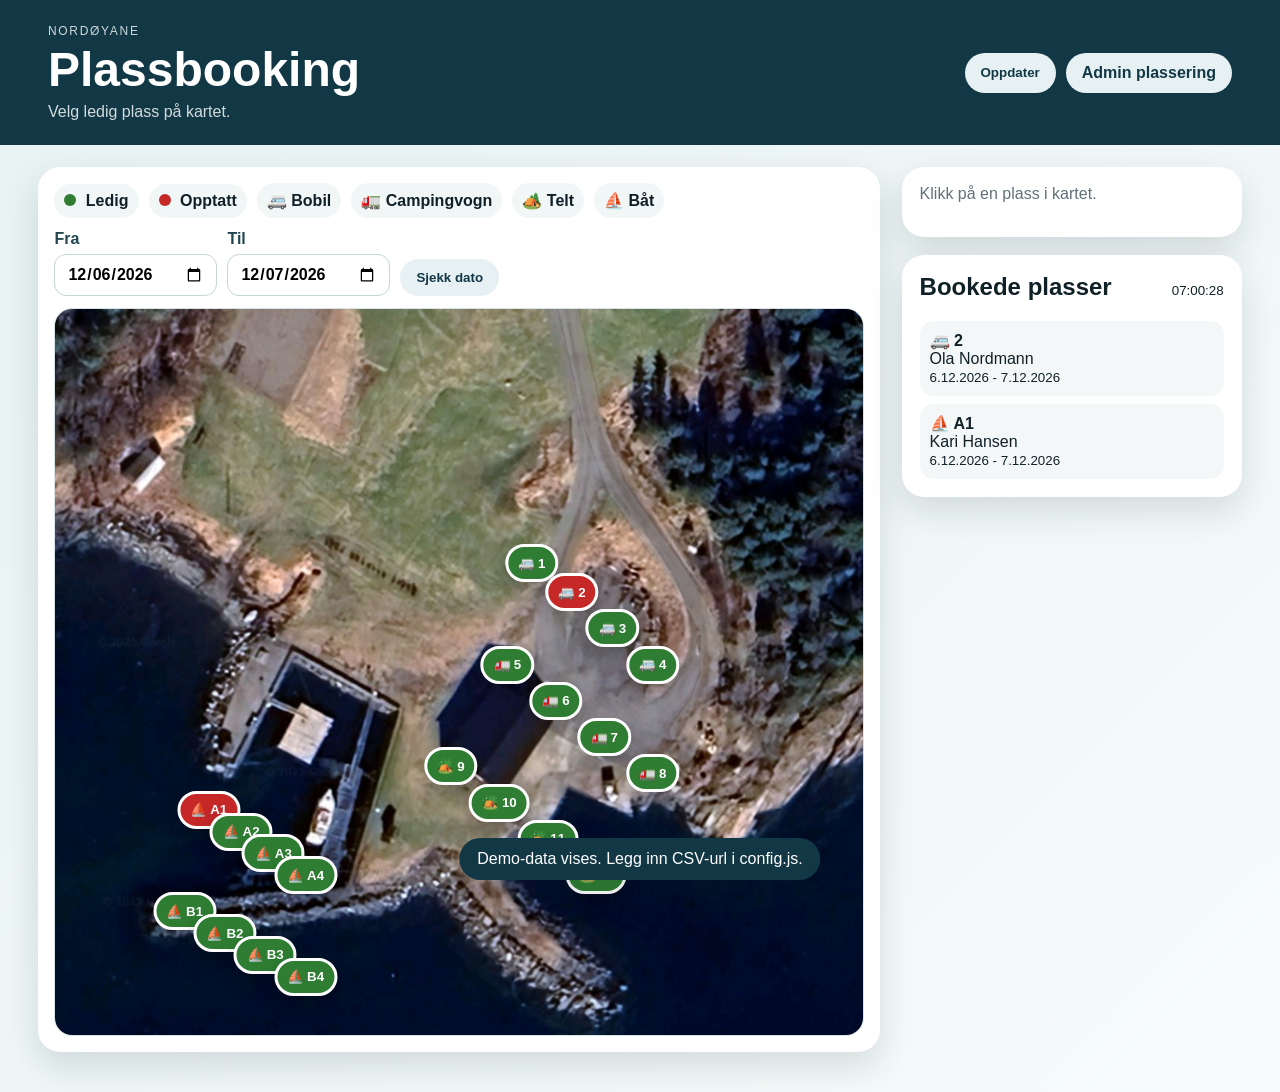
==== index.html @ 28904aaa "nytt" ====
<!DOCTYPE html>
<html lang="no">
<head>
  <meta charset="UTF-8" />
  <meta name="viewport" content="width=device-width, initial-scale=1.0" />
  <title>Plassbooking</title>
  <link rel="stylesheet" href="style.css" />
</head>
<body>
  <header class="site-header">
    <div>
      <p class="eyebrow">Nordøyane</p>
      <h1>Plassbooking</h1>
      <p class="subtitle">Velg ledig plass på kartet.</p>
    </div>

    <div class="header-actions">
      <button id="refreshButton" class="ghost-button" type="button">Oppdater</button>
      <a class="ghost-button" href="admin.html">Admin plassering</a>
    </div>
  </header>

  <main class="layout">
    <section class="map-card">
      <div class="legend">
        <span><i class="dot available-dot"></i> Ledig</span>
        <span><i class="dot booked-dot"></i> Opptatt</span>
        <span>🚐 Bobil</span>
        <span>🚛 Campingvogn</span>
        <span>🏕️ Telt</span>
        <span>⛵ Båt</span>
      </div>

      <div class="map-toolbar">
        <label>
          Fra
          <input id="fromDate" type="date" />
        </label>
        <label>
          Til
          <input id="toDate" type="date" />
        </label>
        <button id="checkDatesButton" type="button">Sjekk dato</button>
      </div>

      <div id="map" class="map">
        <img src="images/plasskart.png" alt="Plasskart" />
        <div id="spotsLayer"></div>
      </div>
    </section>

    <aside class="side-panel">
      <section id="placeCard" class="place-card">
        <p class="muted">Klikk på en plass i kartet.</p>
      </section>

      <section class="booked-card">
        <div class="section-title">
          <h2>Bookede plasser</h2>
          <small id="lastUpdated">Ikke oppdatert</small>
        </div>
        <ul id="bookedList" class="booked-list"></ul>
      </section>
    </aside>
  </main>

  <dialog id="bookingDialog" class="dialog">
    <form id="bookingForm" method="dialog">
      <h2 id="dialogTitle">Book plass</h2>
      <input type="hidden" id="bookingPlaceId" name="placeId" />

      <label>
        Navn
        <input id="customerName" name="name" type="text" autocomplete="name" required />
      </label>

      <label>
        Telefon / e-post
        <input id="customerContact" name="contact" type="text" autocomplete="email" />
      </label>

      <label>
        Fra
        <input id="bookingFrom" name="from" type="date" required />
      </label>

      <label>
        Til
        <input id="bookingTo" name="to" type="date" required />
      </label>

      <p id="dialogMessage" class="form-message"></p>

      <div class="dialog-actions">
        <button type="button" class="ghost-button" id="cancelBooking">Avbryt</button>
        <button type="submit" class="primary-button">Send booking</button>
      </div>
    </form>
  </dialog>

  <div id="toast" class="toast hidden"></div>

  <script src="config.js"></script>
  <script src="places.js"></script>
  <script src="script.js"></script>
</body>
</html>
---- style.css ----
* { box-sizing: border-box; }

:root {
  --bg: #eef5f6;
  --card: #ffffff;
  --text: #102027;
  --muted: #607178;
  --green: #2e7d32;
  --red: #c62828;
  --blue: #0f5062;
  --shadow: 0 14px 35px rgba(12, 42, 51, .14);
  --radius: 22px;
}

body {
  margin: 0;
  font-family: Arial, Helvetica, sans-serif;
  color: var(--text);
  background: linear-gradient(135deg, #e7f2f3, #f7fbfb);
}

.site-header {
  display: flex;
  justify-content: space-between;
  gap: 16px;
  align-items: center;
  padding: 24px clamp(16px, 4vw, 48px);
  background: #123846;
  color: white;
}

.eyebrow {
  margin: 0 0 4px;
  text-transform: uppercase;
  letter-spacing: .14em;
  font-size: .75rem;
  opacity: .8;
}

h1, h2, h3, p { margin-top: 0; }

.site-header h1 {
  margin: 0;
  font-size: clamp(1.8rem, 4vw, 3rem);
}

.subtitle { margin: 6px 0 0; opacity: .82; }

.header-actions {
  display: flex;
  flex-wrap: wrap;
  gap: 10px;
}

.layout {
  display: grid;
  grid-template-columns: minmax(0, 1fr) 340px;
  gap: 22px;
  padding: 22px clamp(12px, 3vw, 40px) 40px;
}

.map-card,
.place-card,
.booked-card {
  background: var(--card);
  border-radius: var(--radius);
  box-shadow: var(--shadow);
}

.map-card { padding: 16px; }

.legend {
  display: flex;
  flex-wrap: wrap;
  gap: 10px;
  align-items: center;
  margin-bottom: 12px;
  font-weight: 700;
}

.legend span {
  background: #f1f6f7;
  padding: 8px 10px;
  border-radius: 999px;
}

.dot {
  display: inline-block;
  width: 12px;
  height: 12px;
  border-radius: 999px;
  margin-right: 5px;
}

.available-dot { background: var(--green); }
.booked-dot { background: var(--red); }

.map-toolbar {
  display: flex;
  flex-wrap: wrap;
  gap: 10px;
  margin-bottom: 12px;
  align-items: end;
}

label {
  display: grid;
  gap: 6px;
  font-weight: 700;
  color: #214650;
}

input, select {
  width: 100%;
  padding: 10px 12px;
  border: 1px solid #c6d5d8;
  border-radius: 12px;
  font: inherit;
}

button,
.ghost-button {
  border: 0;
  border-radius: 999px;
  padding: 11px 16px;
  cursor: pointer;
  font-weight: 800;
  text-decoration: none;
  display: inline-flex;
  align-items: center;
  justify-content: center;
}

.primary-button {
  background: var(--blue);
  color: white;
}

.ghost-button,
#checkDatesButton {
  background: #e7f0f2;
  color: #123846;
}

.map {
  position: relative;
  overflow: hidden;
  border-radius: 18px;
  background: #d7e1e3;
  border: 1px solid #d7e3e6;
}

.map img {
  width: 100%;
  display: block;
  user-select: none;
}

#spotsLayer {
  position: absolute;
  inset: 0;
}

.spot {
  position: absolute;
  left: var(--x);
  top: var(--y);
  transform: translate(-50%, -50%);
  min-width: 52px;
  height: 38px;
  padding: 0 10px;
  border-radius: 999px;
  color: white;
  border: 3px solid white;
  box-shadow: 0 8px 18px rgba(0,0,0,.28);
  display: inline-flex;
  align-items: center;
  justify-content: center;
  gap: 3px;
  font-weight: 900;
  cursor: pointer;
  transition: transform .12s, box-shadow .12s;
  z-index: 2;
}

.spot:hover {
  transform: translate(-50%, -50%) scale(1.08);
  box-shadow: 0 10px 24px rgba(0,0,0,.35);
}

.spot.available { background: var(--green); }
.spot.booked { background: var(--red); }

.side-panel {
  display: grid;
  align-content: start;
  gap: 18px;
}

.place-card,
.booked-card {
  padding: 18px;
}

.place-card h2 {
  display: flex;
  align-items: center;
  gap: 8px;
  margin-bottom: 8px;
}

.status-pill {
  display: inline-flex;
  border-radius: 999px;
  padding: 8px 12px;
  color: white;
  font-weight: 900;
  margin-bottom: 12px;
}

.status-pill.available { background: var(--green); }
.status-pill.booked { background: var(--red); }

.muted { color: var(--muted); }

.booking-meta {
  display: grid;
  gap: 8px;
  margin: 14px 0;
}

.booking-meta div {
  background: #f3f7f8;
  padding: 10px;
  border-radius: 14px;
}

.section-title {
  display: flex;
  justify-content: space-between;
  gap: 10px;
  align-items: baseline;
}

.booked-list {
  list-style: none;
  padding: 0;
  margin: 0;
  display: grid;
  gap: 8px;
}

.booked-list li {
  padding: 10px;
  border-radius: 14px;
  background: #f3f7f8;
}

.dialog {
  border: 0;
  border-radius: 24px;
  padding: 0;
  box-shadow: 0 24px 60px rgba(0,0,0,.35);
  width: min(440px, calc(100vw - 24px));
}

.dialog::backdrop { background: rgba(0,0,0,.45); }

.dialog form {
  padding: 22px;
  display: grid;
  gap: 14px;
}

.dialog-actions {
  display: flex;
  justify-content: flex-end;
  gap: 10px;
}

.form-message {
  margin: 0;
  font-weight: 700;
  color: var(--red);
}

.toast {
  position: fixed;
  left: 50%;
  bottom: 20px;
  transform: translateX(-50%);
  background: #123846;
  color: white;
  padding: 12px 18px;
  border-radius: 999px;
  box-shadow: var(--shadow);
  z-index: 20;
}

.hidden { display: none; }

@media (max-width: 920px) {
  .layout { grid-template-columns: 1fr; }
  .side-panel { grid-template-columns: 1fr; }
  #info { position: static; }
}

@media (max-width: 560px) {
  .site-header { align-items: flex-start; flex-direction: column; }
  .spot { min-width: 44px; height: 32px; font-size: .85rem; border-width: 2px; }
  .layout { padding-inline: 10px; }
}
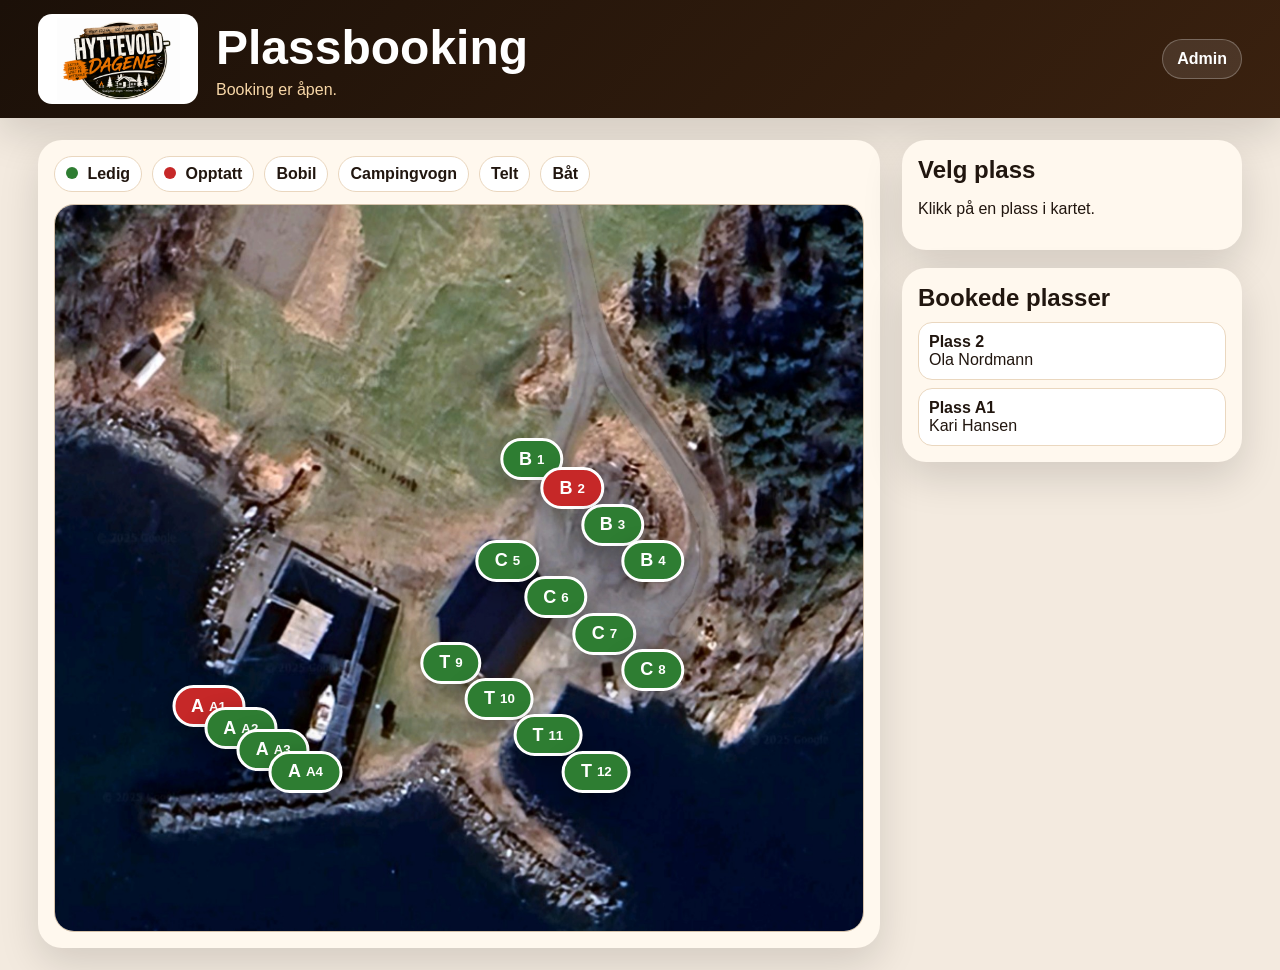
==== commit 4fa8e992: "nyheter" ====
--- a/index.html
+++ b/index.html
@@ -1,107 +1 @@
-<!DOCTYPE html>
-<html lang="no">
-<head>
-  <meta charset="UTF-8" />
-  <meta name="viewport" content="width=device-width, initial-scale=1.0" />
-  <title>Plassbooking</title>
-  <link rel="stylesheet" href="style.css" />
-</head>
-<body>
-  <header class="site-header">
-    <div>
-      <p class="eyebrow">Nordøyane</p>
-      <h1>Plassbooking</h1>
-      <p class="subtitle">Velg ledig plass på kartet.</p>
-    </div>
-
-    <div class="header-actions">
-      <button id="refreshButton" class="ghost-button" type="button">Oppdater</button>
-      <a class="ghost-button" href="admin.html">Admin plassering</a>
-    </div>
-  </header>
-
-  <main class="layout">
-    <section class="map-card">
-      <div class="legend">
-        <span><i class="dot available-dot"></i> Ledig</span>
-        <span><i class="dot booked-dot"></i> Opptatt</span>
-        <span>🚐 Bobil</span>
-        <span>🚛 Campingvogn</span>
-        <span>🏕️ Telt</span>
-        <span>⛵ Båt</span>
-      </div>
-
-      <div class="map-toolbar">
-        <label>
-          Fra
-          <input id="fromDate" type="date" />
-        </label>
-        <label>
-          Til
-          <input id="toDate" type="date" />
-        </label>
-        <button id="checkDatesButton" type="button">Sjekk dato</button>
-      </div>
-
-      <div id="map" class="map">
-        <img src="images/plasskart.png" alt="Plasskart" />
-        <div id="spotsLayer"></div>
-      </div>
-    </section>
-
-    <aside class="side-panel">
-      <section id="placeCard" class="place-card">
-        <p class="muted">Klikk på en plass i kartet.</p>
-      </section>
-
-      <section class="booked-card">
-        <div class="section-title">
-          <h2>Bookede plasser</h2>
-          <small id="lastUpdated">Ikke oppdatert</small>
-        </div>
-        <ul id="bookedList" class="booked-list"></ul>
-      </section>
-    </aside>
-  </main>
-
-  <dialog id="bookingDialog" class="dialog">
-    <form id="bookingForm" method="dialog">
-      <h2 id="dialogTitle">Book plass</h2>
-      <input type="hidden" id="bookingPlaceId" name="placeId" />
-
-      <label>
-        Navn
-        <input id="customerName" name="name" type="text" autocomplete="name" required />
-      </label>
-
-      <label>
-        Telefon / e-post
-        <input id="customerContact" name="contact" type="text" autocomplete="email" />
-      </label>
-
-      <label>
-        Fra
-        <input id="bookingFrom" name="from" type="date" required />
-      </label>
-
-      <label>
-        Til
-        <input id="bookingTo" name="to" type="date" required />
-      </label>
-
-      <p id="dialogMessage" class="form-message"></p>
-
-      <div class="dialog-actions">
-        <button type="button" class="ghost-button" id="cancelBooking">Avbryt</button>
-        <button type="submit" class="primary-button">Send booking</button>
-      </div>
-    </form>
-  </dialog>
-
-  <div id="toast" class="toast hidden"></div>
-
-  <script src="config.js"></script>
-  <script src="places.js"></script>
-  <script src="script.js"></script>
-</body>
-</html>
+<!DOCTYPE html><html lang="no"><head><meta charset="UTF-8"><meta name="viewport" content="width=device-width, initial-scale=1.0"><title>Hyttevold-dagene Booking</title><link rel="stylesheet" href="style.css"></head><body><header class="topbar"><img src="images/logo.png" alt="Hyttevold-dagene" class="logo"><div><h1>Plassbooking</h1><p id="bookingStatusText">Velg en ledig plass på kartet.</p></div><a href="admin.html" class="admin-link">Admin</a></header><main class="layout"><section class="map-card"><div class="legend"><span><i class="dot ledig"></i> Ledig</span><span><i class="dot opptatt"></i> Opptatt</span><span>Bobil</span><span>Campingvogn</span><span>Telt</span><span>Båt</span></div><div id="map" class="map"><img src="images/plasskart.png" alt="Plasskart"><div id="spotsLayer"></div></div></section><aside class="side"><section id="placeCard" class="card"><h2>Velg plass</h2><p>Klikk på en plass i kartet.</p></section><section class="card"><h2>Bookede plasser</h2><ul id="bookingList" class="booking-list"></ul></section></aside></main><dialog id="bookingDialog"><form id="bookingForm"><h2 id="dialogTitle">Book plass</h2><input type="hidden" id="placeId" name="placeId"><label>Navn<input type="text" id="name" name="name" required autocomplete="name"></label><p id="formMessage"></p><div class="dialog-actions"><button type="button" id="cancelButton" class="secondary">Avbryt</button><button type="submit" class="primary">Book plass</button></div></form></dialog><div id="toast" class="toast hidden"></div><script src="config.js"></script><script src="places.js"></script><script src="script.js"></script></body></html>
--- a/style.css
+++ b/style.css
@@ -1,312 +1 @@
-* { box-sizing: border-box; }
-
-:root {
-  --bg: #eef5f6;
-  --card: #ffffff;
-  --text: #102027;
-  --muted: #607178;
-  --green: #2e7d32;
-  --red: #c62828;
-  --blue: #0f5062;
-  --shadow: 0 14px 35px rgba(12, 42, 51, .14);
-  --radius: 22px;
-}
-
-body {
-  margin: 0;
-  font-family: Arial, Helvetica, sans-serif;
-  color: var(--text);
-  background: linear-gradient(135deg, #e7f2f3, #f7fbfb);
-}
-
-.site-header {
-  display: flex;
-  justify-content: space-between;
-  gap: 16px;
-  align-items: center;
-  padding: 24px clamp(16px, 4vw, 48px);
-  background: #123846;
-  color: white;
-}
-
-.eyebrow {
-  margin: 0 0 4px;
-  text-transform: uppercase;
-  letter-spacing: .14em;
-  font-size: .75rem;
-  opacity: .8;
-}
-
-h1, h2, h3, p { margin-top: 0; }
-
-.site-header h1 {
-  margin: 0;
-  font-size: clamp(1.8rem, 4vw, 3rem);
-}
-
-.subtitle { margin: 6px 0 0; opacity: .82; }
-
-.header-actions {
-  display: flex;
-  flex-wrap: wrap;
-  gap: 10px;
-}
-
-.layout {
-  display: grid;
-  grid-template-columns: minmax(0, 1fr) 340px;
-  gap: 22px;
-  padding: 22px clamp(12px, 3vw, 40px) 40px;
-}
-
-.map-card,
-.place-card,
-.booked-card {
-  background: var(--card);
-  border-radius: var(--radius);
-  box-shadow: var(--shadow);
-}
-
-.map-card { padding: 16px; }
-
-.legend {
-  display: flex;
-  flex-wrap: wrap;
-  gap: 10px;
-  align-items: center;
-  margin-bottom: 12px;
-  font-weight: 700;
-}
-
-.legend span {
-  background: #f1f6f7;
-  padding: 8px 10px;
-  border-radius: 999px;
-}
-
-.dot {
-  display: inline-block;
-  width: 12px;
-  height: 12px;
-  border-radius: 999px;
-  margin-right: 5px;
-}
-
-.available-dot { background: var(--green); }
-.booked-dot { background: var(--red); }
-
-.map-toolbar {
-  display: flex;
-  flex-wrap: wrap;
-  gap: 10px;
-  margin-bottom: 12px;
-  align-items: end;
-}
-
-label {
-  display: grid;
-  gap: 6px;
-  font-weight: 700;
-  color: #214650;
-}
-
-input, select {
-  width: 100%;
-  padding: 10px 12px;
-  border: 1px solid #c6d5d8;
-  border-radius: 12px;
-  font: inherit;
-}
-
-button,
-.ghost-button {
-  border: 0;
-  border-radius: 999px;
-  padding: 11px 16px;
-  cursor: pointer;
-  font-weight: 800;
-  text-decoration: none;
-  display: inline-flex;
-  align-items: center;
-  justify-content: center;
-}
-
-.primary-button {
-  background: var(--blue);
-  color: white;
-}
-
-.ghost-button,
-#checkDatesButton {
-  background: #e7f0f2;
-  color: #123846;
-}
-
-.map {
-  position: relative;
-  overflow: hidden;
-  border-radius: 18px;
-  background: #d7e1e3;
-  border: 1px solid #d7e3e6;
-}
-
-.map img {
-  width: 100%;
-  display: block;
-  user-select: none;
-}
-
-#spotsLayer {
-  position: absolute;
-  inset: 0;
-}
-
-.spot {
-  position: absolute;
-  left: var(--x);
-  top: var(--y);
-  transform: translate(-50%, -50%);
-  min-width: 52px;
-  height: 38px;
-  padding: 0 10px;
-  border-radius: 999px;
-  color: white;
-  border: 3px solid white;
-  box-shadow: 0 8px 18px rgba(0,0,0,.28);
-  display: inline-flex;
-  align-items: center;
-  justify-content: center;
-  gap: 3px;
-  font-weight: 900;
-  cursor: pointer;
-  transition: transform .12s, box-shadow .12s;
-  z-index: 2;
-}
-
-.spot:hover {
-  transform: translate(-50%, -50%) scale(1.08);
-  box-shadow: 0 10px 24px rgba(0,0,0,.35);
-}
-
-.spot.available { background: var(--green); }
-.spot.booked { background: var(--red); }
-
-.side-panel {
-  display: grid;
-  align-content: start;
-  gap: 18px;
-}
-
-.place-card,
-.booked-card {
-  padding: 18px;
-}
-
-.place-card h2 {
-  display: flex;
-  align-items: center;
-  gap: 8px;
-  margin-bottom: 8px;
-}
-
-.status-pill {
-  display: inline-flex;
-  border-radius: 999px;
-  padding: 8px 12px;
-  color: white;
-  font-weight: 900;
-  margin-bottom: 12px;
-}
-
-.status-pill.available { background: var(--green); }
-.status-pill.booked { background: var(--red); }
-
-.muted { color: var(--muted); }
-
-.booking-meta {
-  display: grid;
-  gap: 8px;
-  margin: 14px 0;
-}
-
-.booking-meta div {
-  background: #f3f7f8;
-  padding: 10px;
-  border-radius: 14px;
-}
-
-.section-title {
-  display: flex;
-  justify-content: space-between;
-  gap: 10px;
-  align-items: baseline;
-}
-
-.booked-list {
-  list-style: none;
-  padding: 0;
-  margin: 0;
-  display: grid;
-  gap: 8px;
-}
-
-.booked-list li {
-  padding: 10px;
-  border-radius: 14px;
-  background: #f3f7f8;
-}
-
-.dialog {
-  border: 0;
-  border-radius: 24px;
-  padding: 0;
-  box-shadow: 0 24px 60px rgba(0,0,0,.35);
-  width: min(440px, calc(100vw - 24px));
-}
-
-.dialog::backdrop { background: rgba(0,0,0,.45); }
-
-.dialog form {
-  padding: 22px;
-  display: grid;
-  gap: 14px;
-}
-
-.dialog-actions {
-  display: flex;
-  justify-content: flex-end;
-  gap: 10px;
-}
-
-.form-message {
-  margin: 0;
-  font-weight: 700;
-  color: var(--red);
-}
-
-.toast {
-  position: fixed;
-  left: 50%;
-  bottom: 20px;
-  transform: translateX(-50%);
-  background: #123846;
-  color: white;
-  padding: 12px 18px;
-  border-radius: 999px;
-  box-shadow: var(--shadow);
-  z-index: 20;
-}
-
-.hidden { display: none; }
-
-@media (max-width: 920px) {
-  .layout { grid-template-columns: 1fr; }
-  .side-panel { grid-template-columns: 1fr; }
-  #info { position: static; }
-}
-
-@media (max-width: 560px) {
-  .site-header { align-items: flex-start; flex-direction: column; }
-  .spot { min-width: 44px; height: 32px; font-size: .85rem; border-width: 2px; }
-  .layout { padding-inline: 10px; }
-}
+*{box-sizing:border-box}:root{--dark:#18110b;--orange:#f28a00;--cream:#fff8ee;--green:#2e7d32;--red:#c62828;--shadow:0 16px 40px #0002}body{margin:0;font-family:Arial,Helvetica,sans-serif;background:#f3eadf;color:#21160f}.topbar{display:flex;align-items:center;gap:18px;padding:14px clamp(12px,3vw,38px);background:linear-gradient(135deg,#1b1008,#3a210f);color:#fff;box-shadow:var(--shadow)}.logo{width:160px;max-height:90px;object-fit:contain;background:#fff;border-radius:14px;padding:4px}.topbar h1{margin:0;font-size:clamp(1.7rem,4vw,3rem)}.topbar p{margin:6px 0 0;color:#f8d7a7}.admin-link{margin-left:auto;color:#fff;text-decoration:none;background:#ffffff1a;border:1px solid #ffffff40;padding:10px 14px;border-radius:999px;font-weight:700}.layout{display:grid;grid-template-columns:minmax(0,1fr)340px;gap:22px;padding:22px clamp(10px,3vw,38px)}.map-card,.card{background:var(--cream);border-radius:24px;box-shadow:var(--shadow);padding:16px}.legend{display:flex;gap:10px;flex-wrap:wrap;margin-bottom:12px;font-weight:800}.legend span{background:#fff;border:1px solid #ead7bf;border-radius:999px;padding:8px 11px}.dot{display:inline-block;width:12px;height:12px;border-radius:50%;margin-right:5px}.dot.ledig{background:var(--green)}.dot.opptatt{background:var(--red)}.map{position:relative;overflow:hidden;border-radius:20px;background:#d8d0c6;border:1px solid #d4c1a9}.map img{width:100%;display:block}.map #spotsLayer{position:absolute;inset:0}.spot{position:absolute;left:var(--x);top:var(--y);transform:translate(-50%,-50%);min-width:58px;height:42px;border:3px solid white;border-radius:999px;box-shadow:0 10px 24px #0005;color:white;display:inline-flex;align-items:center;justify-content:center;gap:5px;font-weight:900;cursor:pointer;transition:.12s;background:var(--green)}.spot:hover{transform:translate(-50%,-50%) scale(1.08)}.spot.opptatt{background:var(--red)}.spot.closed{filter:grayscale(1);opacity:.75}.spot-icon{width:23px;height:23px;object-fit:contain;filter:brightness(0) invert(1)}.fallback-icon{font-size:18px}.side{display:grid;gap:18px;align-content:start}.card h2{margin:0 0 10px}.status{display:inline-flex;color:#fff;border-radius:999px;padding:9px 14px;font-weight:900;margin:8px 0 14px}.status.ledig{background:var(--green)}.status.opptatt{background:var(--red)}.status.closed{background:#555}.primary,.secondary,button{border:0;border-radius:999px;padding:11px 16px;font-weight:900;cursor:pointer}.primary{background:var(--orange);color:#1c1008}.secondary{background:#e6d6c2;color:#21160f}.booking-list{list-style:none;padding:0;margin:0;display:grid;gap:8px}.booking-list li{background:#fff;border:1px solid #ead7bf;border-radius:14px;padding:10px}dialog{border:0;border-radius:24px;padding:0;width:min(420px,calc(100vw - 24px));box-shadow:0 24px 80px #0008}dialog::backdrop{background:#0008}dialog form{padding:22px;display:grid;gap:14px}label{display:grid;gap:6px;font-weight:800}input,select{font:inherit;padding:11px 12px;border:1px solid #d8c4aa;border-radius:12px}.dialog-actions{display:flex;justify-content:flex-end;gap:10px}#formMessage{margin:0;color:var(--red);font-weight:800}.toast{position:fixed;left:50%;bottom:20px;transform:translateX(-50%);background:#21160f;color:#fff;border-radius:999px;padding:12px 18px;box-shadow:var(--shadow)}.hidden{display:none}@media(max-width:900px){.layout{grid-template-columns:1fr}.topbar{align-items:flex-start}.admin-link{margin-left:0}.logo{width:120px}}@media(max-width:560px){.topbar{flex-direction:column}.spot{min-width:48px;height:34px;font-size:.85rem}.spot-icon{width:19px;height:19px}}
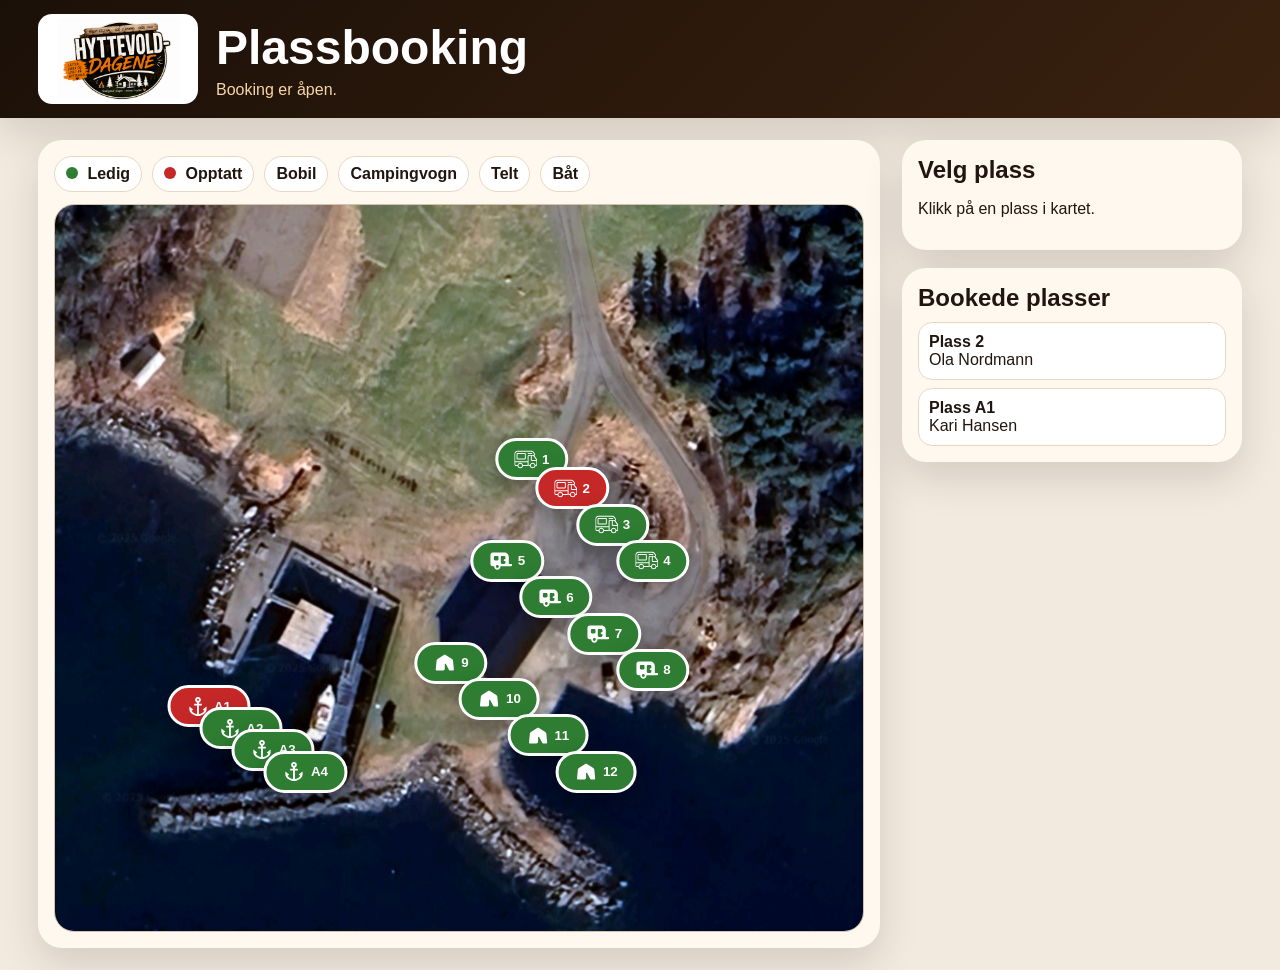
==== commit 95edde53: "feilrettinger" ====
--- a/index.html
+++ b/index.html
@@ -1 +1,79 @@
-<!DOCTYPE html><html lang="no"><head><meta charset="UTF-8"><meta name="viewport" content="width=device-width, initial-scale=1.0"><title>Hyttevold-dagene Booking</title><link rel="stylesheet" href="style.css"></head><body><header class="topbar"><img src="images/logo.png" alt="Hyttevold-dagene" class="logo"><div><h1>Plassbooking</h1><p id="bookingStatusText">Velg en ledig plass på kartet.</p></div><a href="admin.html" class="admin-link">Admin</a></header><main class="layout"><section class="map-card"><div class="legend"><span><i class="dot ledig"></i> Ledig</span><span><i class="dot opptatt"></i> Opptatt</span><span>Bobil</span><span>Campingvogn</span><span>Telt</span><span>Båt</span></div><div id="map" class="map"><img src="images/plasskart.png" alt="Plasskart"><div id="spotsLayer"></div></div></section><aside class="side"><section id="placeCard" class="card"><h2>Velg plass</h2><p>Klikk på en plass i kartet.</p></section><section class="card"><h2>Bookede plasser</h2><ul id="bookingList" class="booking-list"></ul></section></aside></main><dialog id="bookingDialog"><form id="bookingForm"><h2 id="dialogTitle">Book plass</h2><input type="hidden" id="placeId" name="placeId"><label>Navn<input type="text" id="name" name="name" required autocomplete="name"></label><p id="formMessage"></p><div class="dialog-actions"><button type="button" id="cancelButton" class="secondary">Avbryt</button><button type="submit" class="primary">Book plass</button></div></form></dialog><div id="toast" class="toast hidden"></div><script src="config.js"></script><script src="places.js"></script><script src="script.js"></script></body></html>+<!DOCTYPE html>
+<html lang="no">
+<head>
+  <meta charset="UTF-8">
+  <meta name="viewport" content="width=device-width, initial-scale=1.0">
+
+  <title>Hyttevold-dagan Booking</title>
+
+  <link rel="icon" href="images/logo.png">
+  <link rel="stylesheet" href="style.css">
+</head>
+
+<body>
+  <header class="topbar">
+    <img src="images/logo.png" alt="Hyttevold-dagan" class="logo">
+
+    <div>
+      <h1>Plassbooking</h1>
+      <p id="bookingStatusText">Velg en ledig plass på kartet.</p>
+    </div>
+  </header>
+
+  <main class="layout">
+    <section class="map-card">
+      <div class="legend">
+        <span><i class="dot ledig"></i> Ledig</span>
+        <span><i class="dot opptatt"></i> Opptatt</span>
+        <span>Bobil</span>
+        <span>Campingvogn</span>
+        <span>Telt</span>
+        <span>Båt</span>
+      </div>
+
+      <div id="map" class="map">
+        <img src="images/plasskart.png" alt="Plasskart">
+        <div id="spotsLayer"></div>
+      </div>
+    </section>
+
+    <aside class="side">
+      <section id="placeCard" class="card">
+        <h2>Velg plass</h2>
+        <p>Klikk på en plass i kartet.</p>
+      </section>
+
+      <section class="card">
+        <h2>Bookede plasser</h2>
+        <ul id="bookingList" class="booking-list"></ul>
+      </section>
+    </aside>
+  </main>
+
+  <dialog id="bookingDialog">
+    <form id="bookingForm">
+      <h2 id="dialogTitle">Book plass</h2>
+
+      <input type="hidden" id="placeId" name="placeId">
+
+      <label>
+        Navn
+        <input type="text" id="name" name="name" required autocomplete="name">
+      </label>
+
+      <p id="formMessage"></p>
+
+      <div class="dialog-actions">
+        <button type="button" id="cancelButton" class="secondary">Avbryt</button>
+        <button type="submit" class="primary">Book plass</button>
+      </div>
+    </form>
+  </dialog>
+
+  <div id="toast" class="toast hidden"></div>
+
+  <script src="config.js"></script>
+  <script src="places.js"></script>
+  <script src="script.js"></script>
+</body>
+</html>
--- a/style.css
+++ b/style.css
@@ -1 +1,330 @@
-*{box-sizing:border-box}:root{--dark:#18110b;--orange:#f28a00;--cream:#fff8ee;--green:#2e7d32;--red:#c62828;--shadow:0 16px 40px #0002}body{margin:0;font-family:Arial,Helvetica,sans-serif;background:#f3eadf;color:#21160f}.topbar{display:flex;align-items:center;gap:18px;padding:14px clamp(12px,3vw,38px);background:linear-gradient(135deg,#1b1008,#3a210f);color:#fff;box-shadow:var(--shadow)}.logo{width:160px;max-height:90px;object-fit:contain;background:#fff;border-radius:14px;padding:4px}.topbar h1{margin:0;font-size:clamp(1.7rem,4vw,3rem)}.topbar p{margin:6px 0 0;color:#f8d7a7}.admin-link{margin-left:auto;color:#fff;text-decoration:none;background:#ffffff1a;border:1px solid #ffffff40;padding:10px 14px;border-radius:999px;font-weight:700}.layout{display:grid;grid-template-columns:minmax(0,1fr)340px;gap:22px;padding:22px clamp(10px,3vw,38px)}.map-card,.card{background:var(--cream);border-radius:24px;box-shadow:var(--shadow);padding:16px}.legend{display:flex;gap:10px;flex-wrap:wrap;margin-bottom:12px;font-weight:800}.legend span{background:#fff;border:1px solid #ead7bf;border-radius:999px;padding:8px 11px}.dot{display:inline-block;width:12px;height:12px;border-radius:50%;margin-right:5px}.dot.ledig{background:var(--green)}.dot.opptatt{background:var(--red)}.map{position:relative;overflow:hidden;border-radius:20px;background:#d8d0c6;border:1px solid #d4c1a9}.map img{width:100%;display:block}.map #spotsLayer{position:absolute;inset:0}.spot{position:absolute;left:var(--x);top:var(--y);transform:translate(-50%,-50%);min-width:58px;height:42px;border:3px solid white;border-radius:999px;box-shadow:0 10px 24px #0005;color:white;display:inline-flex;align-items:center;justify-content:center;gap:5px;font-weight:900;cursor:pointer;transition:.12s;background:var(--green)}.spot:hover{transform:translate(-50%,-50%) scale(1.08)}.spot.opptatt{background:var(--red)}.spot.closed{filter:grayscale(1);opacity:.75}.spot-icon{width:23px;height:23px;object-fit:contain;filter:brightness(0) invert(1)}.fallback-icon{font-size:18px}.side{display:grid;gap:18px;align-content:start}.card h2{margin:0 0 10px}.status{display:inline-flex;color:#fff;border-radius:999px;padding:9px 14px;font-weight:900;margin:8px 0 14px}.status.ledig{background:var(--green)}.status.opptatt{background:var(--red)}.status.closed{background:#555}.primary,.secondary,button{border:0;border-radius:999px;padding:11px 16px;font-weight:900;cursor:pointer}.primary{background:var(--orange);color:#1c1008}.secondary{background:#e6d6c2;color:#21160f}.booking-list{list-style:none;padding:0;margin:0;display:grid;gap:8px}.booking-list li{background:#fff;border:1px solid #ead7bf;border-radius:14px;padding:10px}dialog{border:0;border-radius:24px;padding:0;width:min(420px,calc(100vw - 24px));box-shadow:0 24px 80px #0008}dialog::backdrop{background:#0008}dialog form{padding:22px;display:grid;gap:14px}label{display:grid;gap:6px;font-weight:800}input,select{font:inherit;padding:11px 12px;border:1px solid #d8c4aa;border-radius:12px}.dialog-actions{display:flex;justify-content:flex-end;gap:10px}#formMessage{margin:0;color:var(--red);font-weight:800}.toast{position:fixed;left:50%;bottom:20px;transform:translateX(-50%);background:#21160f;color:#fff;border-radius:999px;padding:12px 18px;box-shadow:var(--shadow)}.hidden{display:none}@media(max-width:900px){.layout{grid-template-columns:1fr}.topbar{align-items:flex-start}.admin-link{margin-left:0}.logo{width:120px}}@media(max-width:560px){.topbar{flex-direction:column}.spot{min-width:48px;height:34px;font-size:.85rem}.spot-icon{width:19px;height:19px}}+* {
+  box-sizing: border-box;
+}
+
+:root {
+  --dark: #18110b;
+  --orange: #f28a00;
+  --cream: #fff8ee;
+  --green: #2e7d32;
+  --red: #c62828;
+  --shadow: 0 16px 40px #0002;
+}
+
+body {
+  margin: 0;
+  font-family: Arial, Helvetica, sans-serif;
+  background: #f3eadf;
+  color: #21160f;
+}
+
+.topbar {
+  display: flex;
+  align-items: center;
+  gap: 18px;
+  padding: 14px clamp(12px, 3vw, 38px);
+  background: linear-gradient(135deg, #1b1008, #3a210f);
+  color: #fff;
+  box-shadow: var(--shadow);
+}
+
+.logo {
+  width: 160px;
+  max-height: 90px;
+  object-fit: contain;
+  background: #fff;
+  border-radius: 14px;
+  padding: 4px;
+}
+
+.topbar h1 {
+  margin: 0;
+  font-size: clamp(1.7rem, 4vw, 3rem);
+}
+
+.topbar p {
+  margin: 6px 0 0;
+  color: #f8d7a7;
+}
+
+.admin-link {
+  margin-left: auto;
+  color: #fff;
+  text-decoration: none;
+  background: #ffffff1a;
+  border: 1px solid #ffffff40;
+  padding: 10px 14px;
+  border-radius: 999px;
+  font-weight: 700;
+}
+
+.layout {
+  display: grid;
+  grid-template-columns: minmax(0, 1fr) 340px;
+  gap: 22px;
+  padding: 22px clamp(10px, 3vw, 38px);
+}
+
+.map-card,
+.card {
+  background: var(--cream);
+  border-radius: 24px;
+  box-shadow: var(--shadow);
+  padding: 16px;
+}
+
+.legend {
+  display: flex;
+  gap: 10px;
+  flex-wrap: wrap;
+  margin-bottom: 12px;
+  font-weight: 800;
+}
+
+.legend span {
+  background: #fff;
+  border: 1px solid #ead7bf;
+  border-radius: 999px;
+  padding: 8px 11px;
+}
+
+.dot {
+  display: inline-block;
+  width: 12px;
+  height: 12px;
+  border-radius: 50%;
+  margin-right: 5px;
+}
+
+.dot.ledig {
+  background: var(--green);
+}
+
+.dot.opptatt {
+  background: var(--red);
+}
+
+.map {
+  position: relative;
+  overflow: hidden;
+  border-radius: 20px;
+  background: #d8d0c6;
+  border: 1px solid #d4c1a9;
+}
+
+.map img {
+  width: 100%;
+  display: block;
+}
+
+.map #spotsLayer,
+.map #adminLayer {
+  position: absolute;
+  inset: 0;
+}
+
+.spot {
+  position: absolute;
+  left: var(--x);
+  top: var(--y);
+  transform: translate(-50%, -50%);
+  min-width: 58px;
+  height: 42px;
+  border: 3px solid white;
+  border-radius: 999px;
+  box-shadow: 0 10px 24px #0005;
+  color: white;
+  display: inline-flex;
+  align-items: center;
+  justify-content: center;
+  gap: 5px;
+  font-weight: 900;
+  cursor: pointer;
+  transition: 0.12s;
+  background: var(--green);
+}
+
+.spot:hover {
+  transform: translate(-50%, -50%) scale(1.08);
+}
+
+.spot.opptatt {
+  background: var(--red);
+}
+
+.spot.closed {
+  filter: grayscale(1);
+  opacity: 0.75;
+}
+
+.spot-icon {
+  width: 23px;
+  height: 23px;
+  object-fit: contain;
+  filter: brightness(0) invert(1);
+}
+
+.fallback-icon {
+  font-size: 18px;
+}
+
+.side {
+  display: grid;
+  gap: 18px;
+  align-content: start;
+}
+
+.card h2 {
+  margin: 0 0 10px;
+}
+
+.status {
+  display: inline-flex;
+  color: #fff;
+  border-radius: 999px;
+  padding: 9px 14px;
+  font-weight: 900;
+  margin: 8px 0 14px;
+}
+
+.status.ledig {
+  background: var(--green);
+}
+
+.status.opptatt {
+  background: var(--red);
+}
+
+.status.closed {
+  background: #555;
+}
+
+.primary,
+.secondary,
+button {
+  border: 0;
+  border-radius: 999px;
+  padding: 11px 16px;
+  font-weight: 900;
+  cursor: pointer;
+}
+
+.primary {
+  background: var(--orange);
+  color: #1c1008;
+}
+
+.secondary {
+  background: #e6d6c2;
+  color: #21160f;
+}
+
+.booking-list {
+  list-style: none;
+  padding: 0;
+  margin: 0;
+  display: grid;
+  gap: 8px;
+}
+
+.booking-list li {
+  background: #fff;
+  border: 1px solid #ead7bf;
+  border-radius: 14px;
+  padding: 10px;
+}
+
+dialog {
+  border: 0;
+  border-radius: 24px;
+  padding: 0;
+  width: min(420px, calc(100vw - 24px));
+  box-shadow: 0 24px 80px #0008;
+}
+
+dialog::backdrop {
+  background: #0008;
+}
+
+dialog form {
+  padding: 22px;
+  display: grid;
+  gap: 14px;
+}
+
+label {
+  display: grid;
+  gap: 6px;
+  font-weight: 800;
+}
+
+input,
+select {
+  font: inherit;
+  padding: 11px 12px;
+  border: 1px solid #d8c4aa;
+  border-radius: 12px;
+}
+
+.dialog-actions {
+  display: flex;
+  justify-content: flex-end;
+  gap: 10px;
+}
+
+#formMessage {
+  margin: 0;
+  color: var(--red);
+  font-weight: 800;
+}
+
+.toast {
+  position: fixed;
+  left: 50%;
+  bottom: 20px;
+  transform: translateX(-50%);
+  background: #21160f;
+  color: #fff;
+  border-radius: 999px;
+  padding: 12px 18px;
+  box-shadow: var(--shadow);
+}
+
+.hidden {
+  display: none !important;
+}
+
+@media (max-width: 900px) {
+  .layout {
+    grid-template-columns: 1fr;
+  }
+
+  .topbar {
+    align-items: flex-start;
+  }
+
+  .admin-link {
+    margin-left: 0;
+  }
+
+  .logo {
+    width: 120px;
+  }
+}
+
+@media (max-width: 560px) {
+  .topbar {
+    flex-direction: column;
+  }
+
+  .spot {
+    min-width: 48px;
+    height: 34px;
+    font-size: 0.85rem;
+  }
+
+  .spot-icon {
+    width: 19px;
+    height: 19px;
+  }
+}
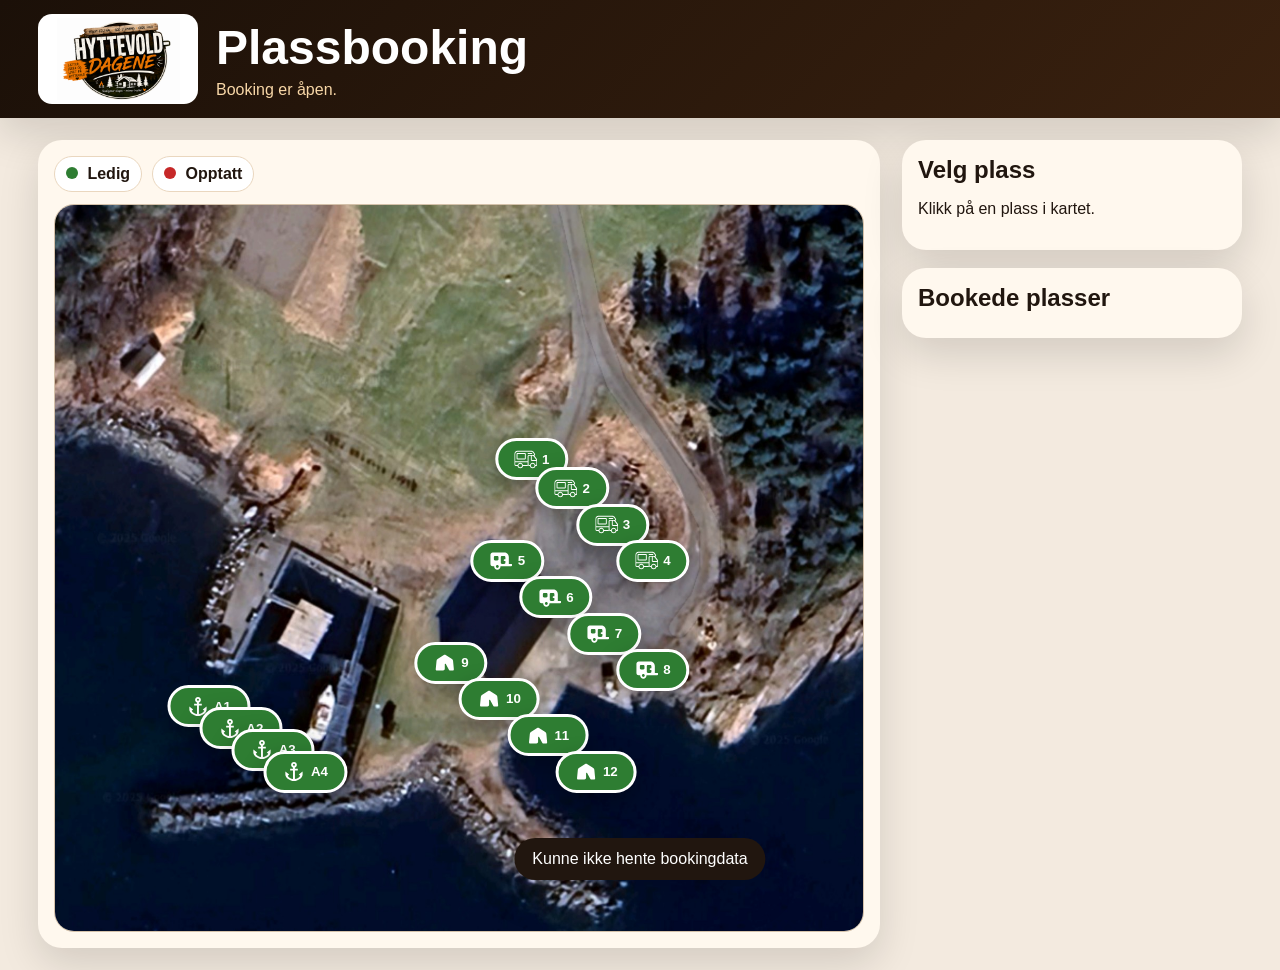
==== commit c8cc2a54: "oppdatert" ====
--- a/index.html
+++ b/index.html
@@ -25,10 +25,6 @@
       <div class="legend">
         <span><i class="dot ledig"></i> Ledig</span>
         <span><i class="dot opptatt"></i> Opptatt</span>
-        <span>Bobil</span>
-        <span>Campingvogn</span>
-        <span>Telt</span>
-        <span>Båt</span>
       </div>
 
       <div id="map" class="map">
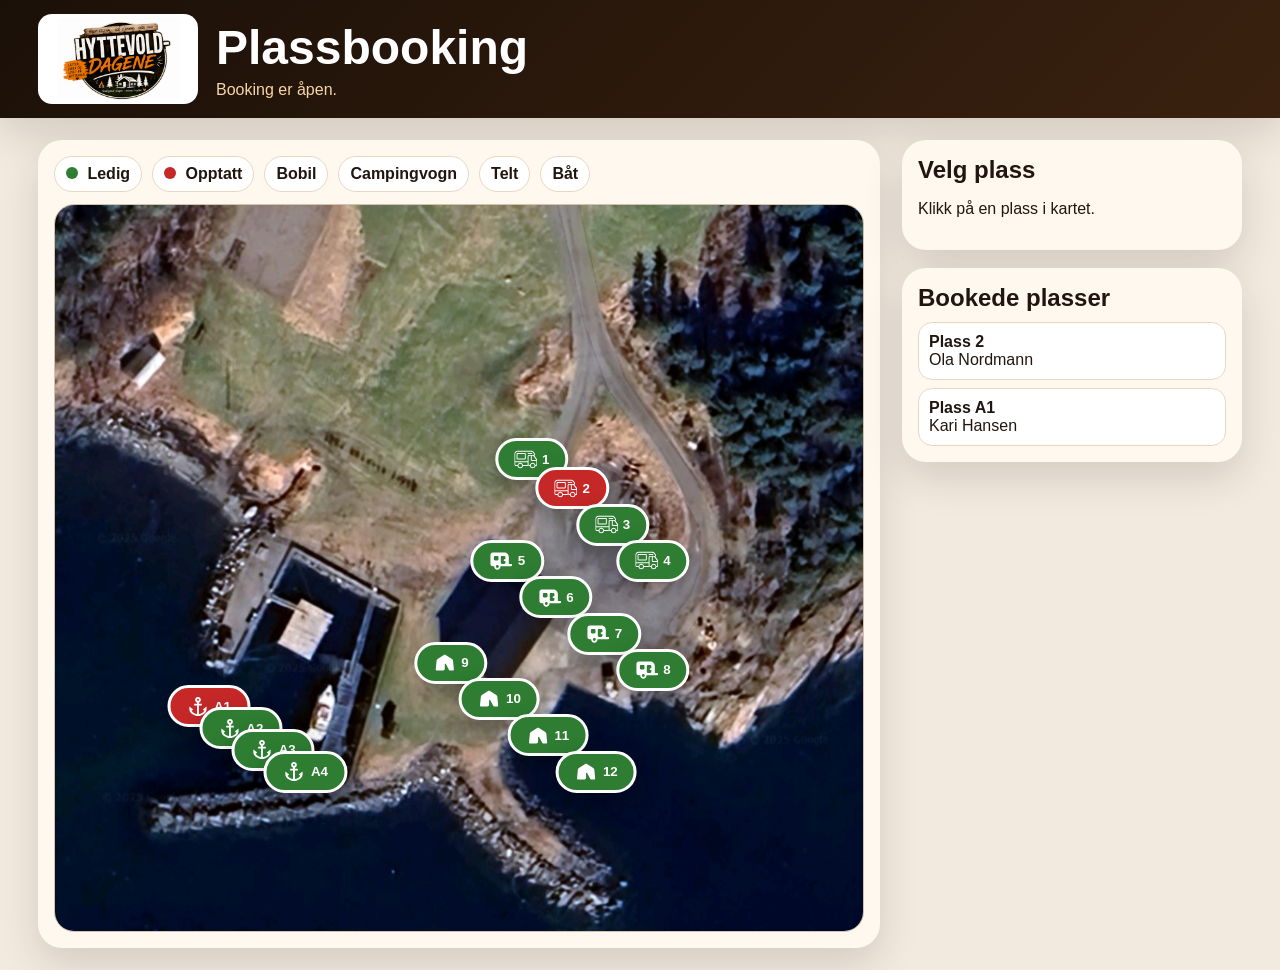
==== commit 1b835c81: "update" ====
--- a/index.html
+++ b/index.html
@@ -25,6 +25,10 @@
       <div class="legend">
         <span><i class="dot ledig"></i> Ledig</span>
         <span><i class="dot opptatt"></i> Opptatt</span>
+        <span>Bobil</span>
+        <span>Campingvogn</span>
+        <span>Telt</span>
+        <span>Båt</span>
       </div>
 
       <div id="map" class="map">
--- a/style.css
+++ b/style.css
@@ -288,6 +288,7 @@
   border-radius: 999px;
   padding: 12px 18px;
   box-shadow: var(--shadow);
+  z-index: 99;
 }
 
 .hidden {
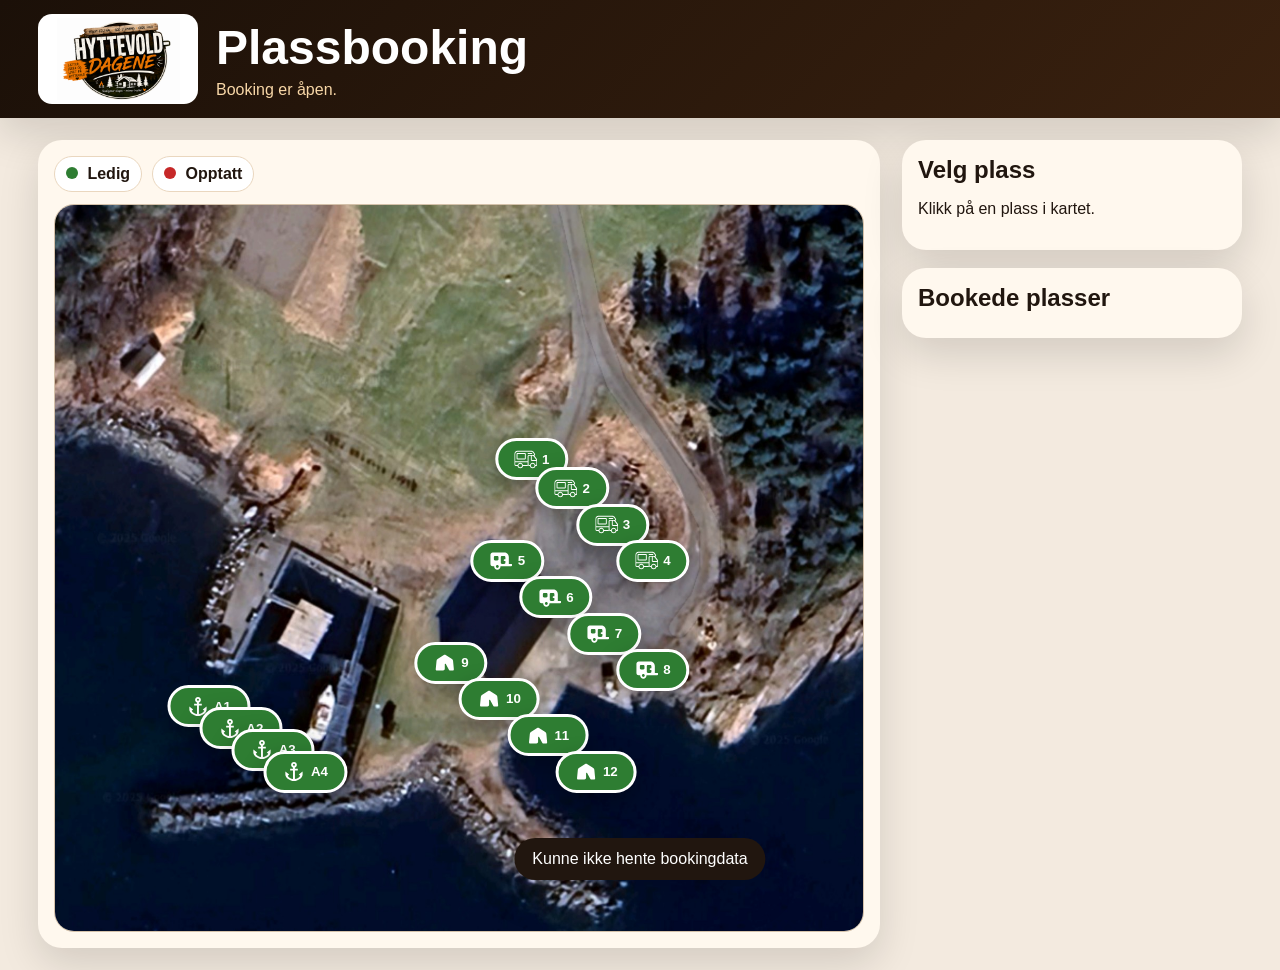
==== commit f4d83f7e: "update" ====
--- a/index.html
+++ b/index.html
@@ -25,10 +25,6 @@
       <div class="legend">
         <span><i class="dot ledig"></i> Ledig</span>
         <span><i class="dot opptatt"></i> Opptatt</span>
-        <span>Bobil</span>
-        <span>Campingvogn</span>
-        <span>Telt</span>
-        <span>Båt</span>
       </div>
 
       <div id="map" class="map">
